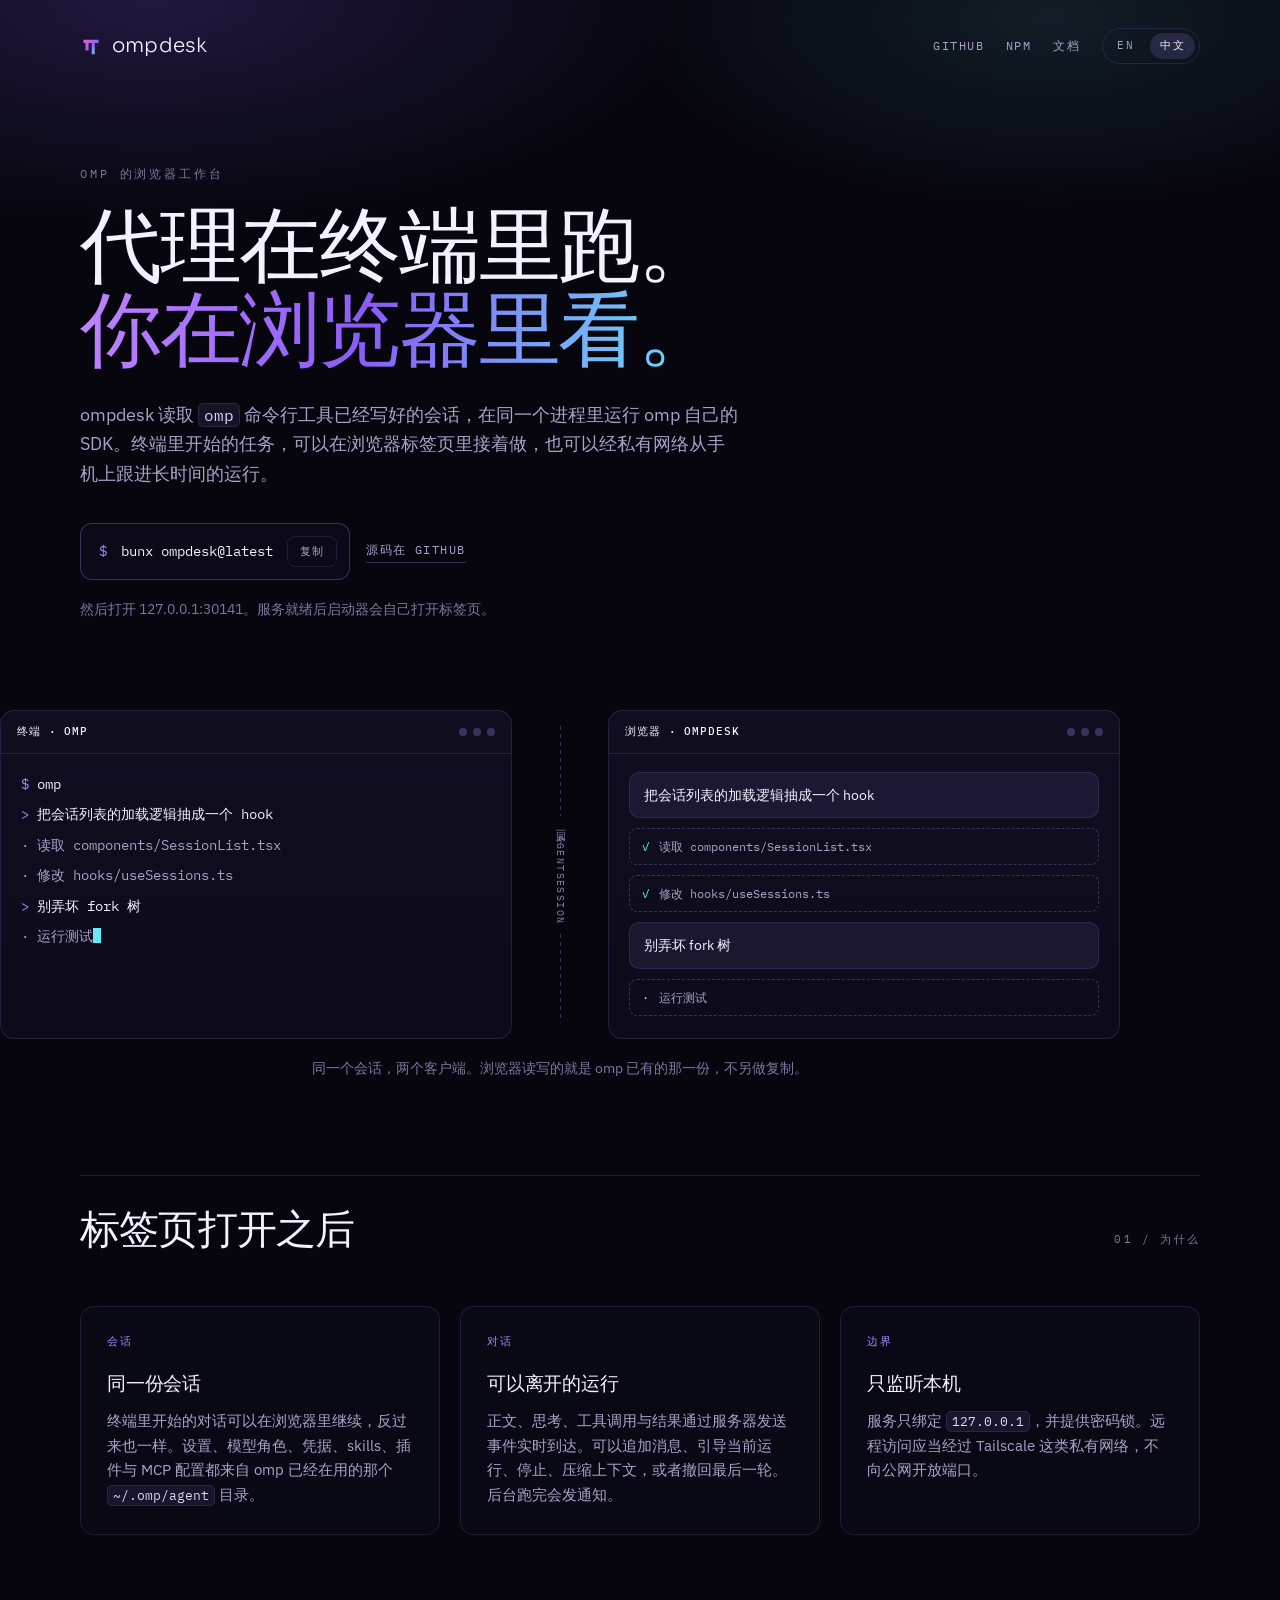
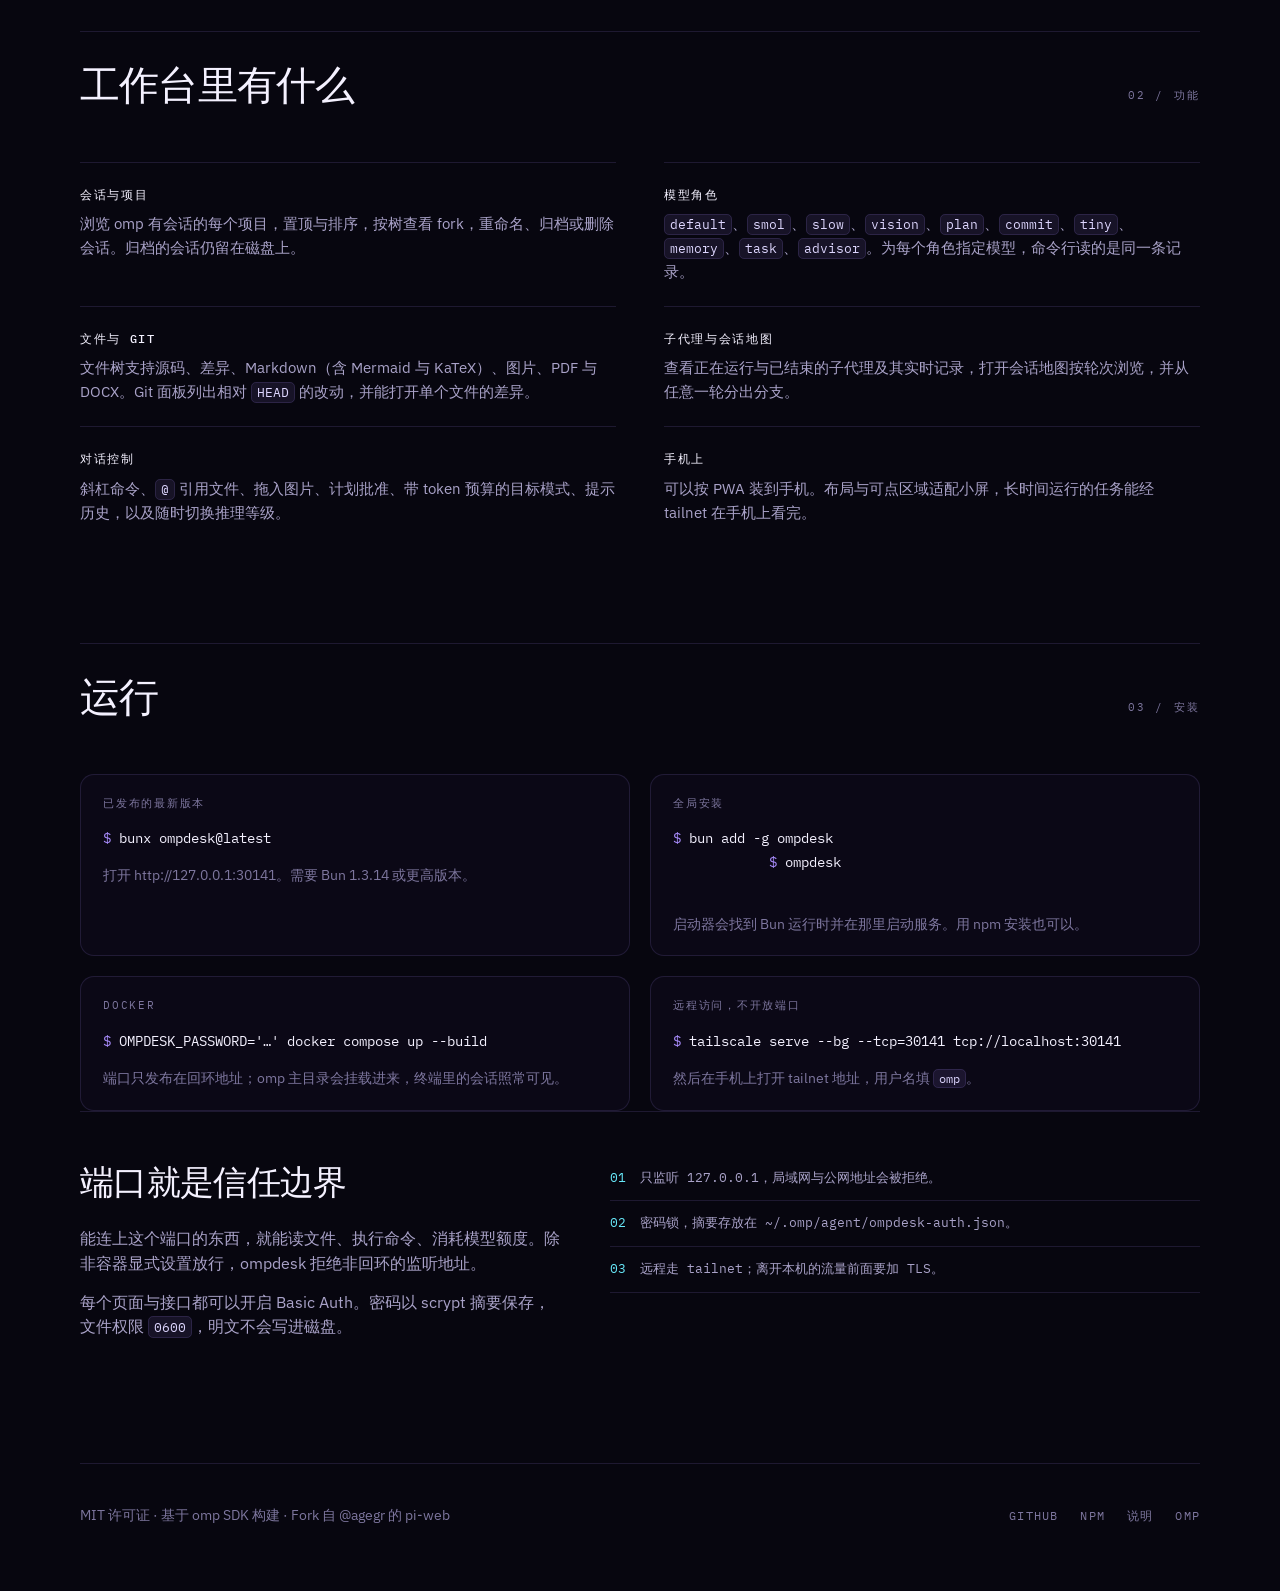
==== zh/index.html @ 390f5b02 "feat(site): 新增 ompdesk 宣传站首页" ====
<!doctype html>
<html lang="zh-CN">

<head>
  <meta charset="utf-8" />
  <meta name="viewport" content="width=device-width, initial-scale=1" />
  <title>ompdesk — omp 编码代理的浏览器工作台</title>
  <meta name="description"
    content="ompdesk 读取 omp 命令行工具已经写好的会话，并在同一个进程里运行 omp 自己的 SDK。终端里开始的任务，可以在浏览器里继续，也可以经私有网络从手机上跟进。" />
  <meta property="og:title" content="ompdesk — omp 的浏览器工作台" />
  <meta property="og:description" content="代理在终端里跑，你在浏览器里看。" />
  <meta property="og:image" content="../assets/hero.png" />
  <meta name="theme-color" content="#07060f" />
  <link rel="icon" href="../assets/omp-icon.svg" type="image/svg+xml" />
  <link rel="preconnect" href="https://fonts.googleapis.com" />
  <link rel="preconnect" href="https://fonts.gstatic.com" crossorigin />
  <link
    href="https://fonts.googleapis.com/css2?family=Sora:wght@300;400;500&family=IBM+Plex+Sans:wght@400;500&family=IBM+Plex+Mono:wght@400;500&display=swap"
    rel="stylesheet" />
  <link rel="stylesheet" href="../assets/style.css" />
</head>

<body>
  <header class="wrap top">
    <a class="brand" href="../">
      <img src="../assets/omp-icon.svg" alt="" width="22" height="22" />
      ompdesk
    </a>
    <nav class="nav" aria-label="主导航">
      <a href="https://github.com/ZouZhao321/ompdesk">GitHub</a>
      <a href="https://www.npmjs.com/package/ompdesk" class="hide-sm">npm</a>
      <a href="https://github.com/ZouZhao321/ompdesk/blob/main/README.zh-CN.md" class="hide-sm">文档</a>
      <span class="lang">
        <a href="../">EN</a>
        <a class="on" href="./" aria-current="page">中文</a>
      </span>
    </nav>
  </header>

  <main>
    <section class="hero wrap">
      <p class="eyebrow">omp 的浏览器工作台</p>
      <h1>代理在终端里跑。<em>你在浏览器里看。</em></h1>
      <p class="lede">
        ompdesk 读取 <code>omp</code> 命令行工具已经写好的会话，在同一个进程里运行 omp 自己的 SDK。终端里开始的任务，可以在浏览器标签页里接着做，也可以经私有网络从手机上跟进长时间的运行。
      </p>
      <div class="actions">
        <div class="install">
          <span class="sigil">$</span>
          <span>bunx ompdesk@latest</span>
          <button class="copy" type="button" data-copy="bunx ompdesk@latest">复制</button>
        </div>
        <a class="ghost" href="https://github.com/ZouZhao321/ompdesk">源码在 GitHub</a>
      </div>
      <p class="note">然后打开 127.0.0.1:30141。服务就绪后启动器会自己打开标签页。</p>
    </section>

    <figure class="figure wrap">
      <div class="split">
        <div class="pane">
          <div class="pane-head">
            <strong>终端 · omp</strong>
            <span class="dots"><span></span><span></span><span></span></span>
          </div>
          <div class="pane-body">
            <div class="tline"><span class="p">$</span> <span class="c">omp</span></div>
            <div class="tline"><span class="p">&gt;</span> <span class="c">把会话列表的加载逻辑抽成一个 hook</span></div>
            <div class="tline">· 读取 components/SessionList.tsx</div>
            <div class="tline">· 修改 hooks/useSessions.ts</div>
            <div class="tline"><span class="p">&gt;</span> <span class="c">别弄坏 fork 树</span></div>
            <div class="tline">· 运行测试<span class="caret"></span></div>
          </div>
        </div>

        <div class="bridge" aria-hidden="true"><span>同一个 AgentSession</span></div>

        <div class="pane">
          <div class="pane-head">
            <strong>浏览器 · ompdesk</strong>
            <span class="dots"><span></span><span></span><span></span></span>
          </div>
          <div class="pane-body">
            <div class="chat">
              <div class="bubble">把会话列表的加载逻辑抽成一个 hook</div>
              <div class="toolrow"><span class="ok">✓</span> 读取 components/SessionList.tsx</div>
              <div class="toolrow"><span class="ok">✓</span> 修改 hooks/useSessions.ts</div>
              <div class="bubble">别弄坏 fork 树</div>
              <div class="toolrow"><span class="ok">·</span> 运行测试</div>
            </div>
          </div>
        </div>
      </div>
      <figcaption>同一个会话，两个客户端。浏览器读写的就是 omp 已有的那一份，不另做复制。</figcaption>
    </figure>

    <section class="wrap" id="why">
      <div class="section-head">
        <h2>标签页打开之后</h2>
        <span class="idx">01 / 为什么</span>
      </div>
      <div class="cards">
        <article class="card">
          <span class="k">会话</span>
          <h3>同一份会话</h3>
          <p>
            终端里开始的对话可以在浏览器里继续，反过来也一样。设置、模型角色、凭据、skills、插件与 MCP 配置都来自 omp 已经在用的那个 <code>~/.omp/agent</code> 目录。
          </p>
        </article>
        <article class="card">
          <span class="k">对话</span>
          <h3>可以离开的运行</h3>
          <p>
            正文、思考、工具调用与结果通过服务器发送事件实时到达。可以追加消息、引导当前运行、停止、压缩上下文，或者撤回最后一轮。后台跑完会发通知。
          </p>
        </article>
        <article class="card">
          <span class="k">边界</span>
          <h3>只监听本机</h3>
          <p>
            服务只绑定 <code>127.0.0.1</code>，并提供密码锁。远程访问应当经过 Tailscale 这类私有网络，不向公网开放端口。
          </p>
        </article>
      </div>
    </section>

    <section class="wrap" id="features">
      <div class="section-head">
        <h2>工作台里有什么</h2>
        <span class="idx">02 / 功能</span>
      </div>
      <div class="features">
        <article class="feature">
          <h3>会话与项目</h3>
          <p>
            浏览 omp 有会话的每个项目，置顶与排序，按树查看 fork，重命名、归档或删除会话。归档的会话仍留在磁盘上。
          </p>
        </article>
        <article class="feature">
          <h3>模型角色</h3>
          <p>
            <code>default</code>、<code>smol</code>、<code>slow</code>、<code>vision</code>、<code>plan</code>、<code>commit</code>、<code>tiny</code>、<code>memory</code>、<code>task</code>、<code>advisor</code>。为每个角色指定模型，命令行读的是同一条记录。
          </p>
        </article>
        <article class="feature">
          <h3>文件与 Git</h3>
          <p>
            文件树支持源码、差异、Markdown（含 Mermaid 与 KaTeX）、图片、PDF 与 DOCX。Git 面板列出相对 <code>HEAD</code> 的改动，并能打开单个文件的差异。
          </p>
        </article>
        <article class="feature">
          <h3>子代理与会话地图</h3>
          <p>
            查看正在运行与已结束的子代理及其实时记录，打开会话地图按轮次浏览，并从任意一轮分出分支。
          </p>
        </article>
        <article class="feature">
          <h3>对话控制</h3>
          <p>
            斜杠命令、<code>@</code> 引用文件、拖入图片、计划批准、带 token 预算的目标模式、提示历史，以及随时切换推理等级。
          </p>
        </article>
        <article class="feature">
          <h3>手机上</h3>
          <p>
            可以按 PWA 装到手机。布局与可点区域适配小屏，长时间运行的任务能经 tailnet 在手机上看完。
          </p>
        </article>
      </div>
    </section>

    <section class="wrap" id="install">
      <div class="section-head">
        <h2>运行</h2>
        <span class="idx">03 / 安装</span>
      </div>
      <div class="install-block">
        <div class="cmd">
          <h3>已发布的最新版本</h3>
          <pre><span class="p">$</span> bunx ompdesk@latest</pre>
          <p>打开 http://127.0.0.1:30141。需要 Bun 1.3.14 或更高版本。</p>
        </div>
        <div class="cmd">
          <h3>全局安装</h3>
          <pre><span class="p">$</span> bun add -g ompdesk
            <span class="p">$</span> ompdesk
          </pre>
          <p>启动器会找到 Bun 运行时并在那里启动服务。用 npm 安装也可以。</p>
        </div>
        <div class="cmd">
          <h3>Docker</h3>
          <pre><span class="p">$</span> OMPDESK_PASSWORD='…' docker compose up --build</pre>
          <p>端口只发布在回环地址；omp 主目录会挂载进来，终端里的会话照常可见。</p>
        </div>
        <div class="cmd">
          <h3>远程访问，不开放端口</h3>
          <pre><span class="p">$</span> tailscale serve --bg --tcp=30141 tcp://localhost:30141</pre>
          <p>然后在手机上打开 tailnet 地址，用户名填 <code>omp</code>。</p>
        </div>
      </div>
    </section>

    <section class="wrap safety" id="safety">
      <div>
        <h2>端口就是信任边界</h2>
        <p>
          能连上这个端口的东西，就能读文件、执行命令、消耗模型额度。除非容器显式设置放行，ompdesk 拒绝非回环的监听地址。
        </p>
        <p>
          每个页面与接口都可以开启 Basic Auth。密码以 scrypt 摘要保存，文件权限 <code>0600</code>，明文不会写进磁盘。
        </p>
      </div>
      <ul>
        <li><span>01</span> 只监听 127.0.0.1，局域网与公网地址会被拒绝。</li>
        <li><span>02</span> 密码锁，摘要存放在 ~/.omp/agent/ompdesk-auth.json。</li>
        <li><span>03</span> 远程走 tailnet；离开本机的流量前面要加 TLS。</li>
      </ul>
    </section>
  </main>

  <footer class="wrap">
    <span>MIT 许可证 · 基于 omp SDK 构建 · Fork 自 @agegr 的 pi-web</span>
    <nav aria-label="页脚">
      <a href="https://github.com/ZouZhao321/ompdesk">GitHub</a>
      <a href="https://www.npmjs.com/package/ompdesk">npm</a>
      <a href="https://github.com/ZouZhao321/ompdesk/blob/main/README.zh-CN.md">说明</a>
      <a href="https://github.com/can1357/oh-my-pi">omp</a>
    </nav>
  </footer>

  <script src="../assets/app.js" defer></script>
</body>

</html>
---- assets/style.css ----
/* ompdesk landing — tokens derive from the product mark: indigo ink, violet→cyan gradient. */

:root {
  --ink: #07060f;
  --panel: #0d0b1a;
  --panel-2: #100d20;
  --line: rgba(167, 139, 250, 0.14);
  --line-strong: rgba(167, 139, 250, 0.3);
  --paper: #f4f1ff;
  --muted: #a9a2c8;
  --muted-2: #7d769e;
  --violet: #a78bfa;
  --cyan: #67e8f9;
  --gradient: linear-gradient(100deg, #c084fc, #8b5cf6 45%, #67e8f9);
  --radius: 14px;
  --display: "Sora", ui-sans-serif, system-ui, sans-serif;
  --body: "IBM Plex Sans", ui-sans-serif, system-ui, sans-serif;
  --mono: "IBM Plex Mono", ui-monospace, "SFMono-Regular", Menlo, monospace;
}

*,
*::before,
*::after {
  box-sizing: border-box;
}

html {
  scroll-behavior: smooth;
}

body {
  margin: 0;
  background:
    radial-gradient(58% 34% at 12% 0%, rgba(139, 92, 246, 0.2), transparent 72%),
    radial-gradient(44% 28% at 82% 2%, rgba(103, 232, 249, 0.1), transparent 74%),
    var(--ink);
  background-attachment: fixed;
  color: var(--paper);
  font-family: var(--body);
  font-size: 17px;
  line-height: 1.6;
  -webkit-font-smoothing: antialiased;
}

a {
  color: inherit;
  text-decoration: none;
}

a:hover {
  color: var(--cyan);
}

:focus-visible {
  outline: 2px solid var(--cyan);
  outline-offset: 3px;
  border-radius: 4px;
}

.wrap {
  width: min(1120px, calc(100% - 48px));
  margin-inline: auto;
}

/* ---------- top bar ---------- */

.top {
  display: flex;
  align-items: center;
  justify-content: space-between;
  gap: 24px;
  padding: 28px 0;
}

.brand {
  display: flex;
  align-items: center;
  gap: 10px;
  font-family: var(--display);
  font-size: 20px;
  font-weight: 300;
  letter-spacing: 0.01em;
}

.brand img {
  width: 22px;
  height: 22px;
}

.nav {
  display: flex;
  align-items: center;
  gap: 22px;
  font-family: var(--mono);
  font-size: 12px;
  letter-spacing: 0.12em;
  text-transform: uppercase;
  color: var(--muted);
}

.nav a:hover {
  color: var(--paper);
}

.lang {
  display: inline-flex;
  gap: 6px;
  padding: 4px;
  border: 1px solid var(--line);
  border-radius: 999px;
}

.lang a {
  padding: 4px 10px;
  border-radius: 999px;
  font-size: 11px;
}

.lang .on {
  background: rgba(167, 139, 250, 0.16);
  color: var(--paper);
}

/* ---------- hero ---------- */

.hero {
  position: relative;
  padding: 72px 0 12px;
}

.eyebrow {
  font-family: var(--mono);
  font-size: 12px;
  letter-spacing: 0.24em;
  text-transform: uppercase;
  color: var(--muted-2);
  margin: 0 0 22px;
}

.hero h1 {
  font-family: var(--display);
  font-weight: 300;
  font-size: clamp(42px, 6.4vw, 82px);
  line-height: 1.03;
  letter-spacing: -0.028em;
  margin: 0;
  max-width: 18ch;
  text-wrap: balance;
}

.hero h1 em {
  font-style: normal;
  background: var(--gradient);
  -webkit-background-clip: text;
  background-clip: text;
  color: transparent;
}

.hero p.lede {
  max-width: 60ch;
  margin: 26px 0 0;
  color: var(--muted);
  font-size: 18px;
  line-height: 1.65;
}

.hero .actions {
  display: flex;
  flex-wrap: wrap;
  align-items: center;
  gap: 16px;
  margin-top: 34px;
}

.install {
  display: flex;
  align-items: center;
  flex-wrap: wrap;
  gap: 10px 14px;
  max-width: 100%;
  padding: 12px 12px 12px 18px;
  border: 1px solid var(--line-strong);
  border-radius: 12px;
  background: rgba(13, 11, 26, 0.8);
  font-family: var(--mono);
  font-size: 14px;
  color: var(--paper);
}

@media (max-width: 480px) {
  .install {
    padding: 10px 12px;
    font-size: 12.5px;
  }
}

.install .sigil {
  color: var(--violet);
}

.copy {
  border: 1px solid var(--line);
  background: transparent;
  color: var(--muted);
  font-family: var(--mono);
  font-size: 11px;
  letter-spacing: 0.1em;
  text-transform: uppercase;
  padding: 7px 12px;
  border-radius: 8px;
  cursor: pointer;
  transition: color 0.15s ease, border-color 0.15s ease;
}

.copy:hover {
  color: var(--paper);
  border-color: var(--line-strong);
}

.copy[data-copied="true"] {
  color: var(--cyan);
  border-color: rgba(103, 232, 249, 0.4);
}

.ghost {
  font-family: var(--mono);
  font-size: 12px;
  letter-spacing: 0.12em;
  text-transform: uppercase;
  color: var(--muted);
  border-bottom: 1px solid var(--line-strong);
  padding-bottom: 3px;
}

.note {
  margin: 18px 0 0;
  font-size: 14px;
  color: var(--muted-2);
}

p code,
li code,
figcaption code {
  font-family: var(--mono);
  font-size: 0.87em;
  color: #ded7ff;
  background: rgba(167, 139, 250, 0.1);
  border: 1px solid var(--line);
  padding: 1px 5px;
  border-radius: 5px;
  white-space: nowrap;
}

/* ---------- split figure ---------- */

.figure {
  margin: 78px 0 0;
  padding: 0;
}

.split {
  display: grid;
  grid-template-columns: 1fr 96px 1fr;
  align-items: stretch;
  gap: 0;
}

.pane {
  border: 1px solid var(--line);
  border-radius: var(--radius);
  background: linear-gradient(180deg, var(--panel-2), var(--panel));
  overflow: hidden;
  min-height: 320px;
}

.pane-head {
  display: flex;
  align-items: center;
  justify-content: space-between;
  padding: 12px 16px;
  border-bottom: 1px solid var(--line);
  font-family: var(--mono);
  font-size: 11px;
  letter-spacing: 0.14em;
  text-transform: uppercase;
  color: var(--muted-2);
}

.pane-head strong {
  color: var(--paper);
  font-weight: 500;
  letter-spacing: 0.08em;
}

.dots {
  display: flex;
  gap: 6px;
}

.dots span {
  width: 8px;
  height: 8px;
  border-radius: 50%;
  background: var(--line-strong);
}

.pane-body {
  padding: 18px 20px 22px;
  font-size: 14px;
  line-height: 1.75;
}

.tline {
  font-family: var(--mono);
  color: var(--muted);
  white-space: pre-wrap;
  word-break: break-word;
}

.tline .p {
  color: var(--violet);
}

.tline .c {
  color: var(--paper);
}

.tline .ok {
  color: var(--cyan);
}

.tline+.tline {
  margin-top: 6px;
}

.chat {
  display: flex;
  flex-direction: column;
  gap: 10px;
}

.bubble {
  padding: 10px 14px;
  border-radius: 10px;
  background: rgba(167, 139, 250, 0.09);
  border: 1px solid var(--line);
  color: var(--paper);
  font-size: 14px;
}

.bubble.agent {
  background: transparent;
  border-color: transparent;
  padding: 4px 2px;
  color: var(--muted);
}

.toolrow {
  display: flex;
  align-items: center;
  gap: 10px;
  font-family: var(--mono);
  font-size: 12px;
  color: var(--muted);
  padding: 7px 12px;
  border: 1px dashed var(--line-strong);
  border-radius: 8px;
}

.toolrow .ok {
  color: var(--cyan);
}

.caret {
  display: inline-block;
  width: 8px;
  height: 15px;
  background: var(--cyan);
  vertical-align: -2px;
  animation: blink 1.1s steps(2, start) infinite;
}

@keyframes blink {
  to {
    visibility: hidden;
  }
}

.bridge {
  position: relative;
  display: flex;
  flex-direction: column;
  align-items: center;
  justify-content: center;
  gap: 10px;
  color: var(--muted-2);
  font-family: var(--mono);
  font-size: 10px;
  letter-spacing: 0.14em;
  text-transform: uppercase;
  writing-mode: vertical-rl;
  text-orientation: mixed;
}

.bridge::before {
  content: "";
  position: absolute;
  top: 16px;
  bottom: 16px;
  width: 1px;
  background-image: linear-gradient(var(--line-strong) 50%, transparent 50%);
  background-size: 1px 8px;
  background-repeat: repeat-y;
}

.bridge span {
  position: relative;
  background: var(--ink);
  padding: 8px 0;
}

.figure figcaption {
  margin-top: 18px;
  text-align: center;
  font-size: 14px;
  color: var(--muted-2);
}

/* ---------- sections ---------- */

section {
  padding: 96px 0 0;
}

.section-head {
  display: flex;
  align-items: baseline;
  justify-content: space-between;
  gap: 24px;
  border-top: 1px solid var(--line);
  padding-top: 22px;
  margin-bottom: 44px;
}

.section-head h2 {
  font-family: var(--display);
  font-weight: 300;
  font-size: clamp(28px, 3.4vw, 40px);
  letter-spacing: -0.02em;
  margin: 0;
}

.section-head .idx {
  font-family: var(--mono);
  font-size: 11px;
  letter-spacing: 0.2em;
  color: var(--muted-2);
}

.cards {
  display: grid;
  grid-template-columns: repeat(3, 1fr);
  gap: 20px;
}

.card {
  border: 1px solid var(--line);
  border-radius: var(--radius);
  padding: 26px;
  background: rgba(13, 11, 26, 0.6);
}

.card h3 {
  font-family: var(--display);
  font-weight: 400;
  font-size: 19px;
  margin: 0 0 10px;
  letter-spacing: -0.01em;
}

.card p {
  margin: 0;
  color: var(--muted);
  font-size: 15px;
  line-height: 1.65;
}

.card .k {
  font-family: var(--mono);
  font-size: 11px;
  letter-spacing: 0.16em;
  text-transform: uppercase;
  color: var(--violet);
  display: block;
  margin-bottom: 18px;
}

.features {
  display: grid;
  grid-template-columns: repeat(2, 1fr);
  gap: 0 48px;
}

.feature {
  padding: 22px 0;
  border-top: 1px solid var(--line);
}

.feature h3 {
  font-family: var(--mono);
  font-size: 12px;
  letter-spacing: 0.14em;
  text-transform: uppercase;
  color: var(--paper);
  margin: 0 0 8px;
  font-weight: 500;
}

.feature p {
  margin: 0;
  color: var(--muted);
  font-size: 15px;
}

/* ---------- install ---------- */

.install-block {
  display: grid;
  grid-template-columns: 1fr 1fr;
  gap: 20px;
}

.cmd {
  border: 1px solid var(--line);
  border-radius: var(--radius);
  background: rgba(13, 11, 26, 0.7);
  padding: 20px 22px;
}

.cmd h3 {
  margin: 0 0 14px;
  font-family: var(--mono);
  font-size: 11px;
  letter-spacing: 0.16em;
  text-transform: uppercase;
  color: var(--muted-2);
  font-weight: 400;
}

.cmd pre {
  margin: 0;
  font-family: var(--mono);
  font-size: 13.5px;
  line-height: 1.8;
  color: var(--paper);
  white-space: pre-wrap;
  word-break: break-word;
}

.cmd pre .p {
  color: var(--violet);
}

.cmd p {
  margin: 14px 0 0;
  font-size: 14px;
  color: var(--muted-2);
}

/* ---------- safety ---------- */

.safety {
  display: grid;
  grid-template-columns: 0.9fr 1.1fr;
  gap: 48px;
  align-items: start;
  border-top: 1px solid var(--line);
  padding-top: 44px;
}

.safety h2 {
  font-family: var(--display);
  font-weight: 300;
  font-size: clamp(26px, 3vw, 34px);
  margin: 0 0 16px;
  letter-spacing: -0.02em;
}

.safety p {
  color: var(--muted);
  margin: 0 0 14px;
  font-size: 15.5px;
}

.safety ul {
  margin: 0;
  padding: 0;
  list-style: none;
  font-family: var(--mono);
  font-size: 13px;
  color: var(--muted);
}

.safety li {
  padding: 12px 0;
  border-bottom: 1px solid var(--line);
  display: flex;
  gap: 14px;
}

.safety li span {
  color: var(--cyan);
}

/* ---------- footer ---------- */

footer {
  margin-top: 110px;
  border-top: 1px solid var(--line);
  padding: 40px 0 64px;
  display: flex;
  flex-wrap: wrap;
  gap: 18px 32px;
  align-items: center;
  justify-content: space-between;
  font-size: 14px;
  color: var(--muted-2);
}

footer nav {
  display: flex;
  flex-wrap: wrap;
  gap: 22px;
  font-family: var(--mono);
  font-size: 12px;
  letter-spacing: 0.1em;
  text-transform: uppercase;
}

/* ---------- responsive ---------- */

@media (max-width: 900px) {
  body {
    font-size: 16px;
  }

  .split {
    grid-template-columns: 1fr;
  }

  .bridge {
    writing-mode: horizontal-tb;
    padding: 14px 0;
    flex-direction: row;
  }

  .bridge::before {
    top: 50%;
    bottom: auto;
    left: 16px;
    right: 16px;
    width: auto;
    height: 1px;
    background-image: linear-gradient(90deg, var(--line-strong) 50%, transparent 50%);
    background-size: 8px 1px;
    background-repeat: repeat-x;
  }

  .cards,
  .features,
  .install-block,
  .safety {
    grid-template-columns: 1fr;
  }

  .hero {
    padding-top: 44px;
  }

  .nav {
    gap: 14px;
  }

  .nav .hide-sm {
    display: none;
  }
}

@media (prefers-reduced-motion: reduce) {
  html {
    scroll-behavior: auto;
  }

  .caret {
    animation: none;
  }

  * {
    animation-duration: 0.01ms !important;
    transition-duration: 0.01ms !important;
  }
}
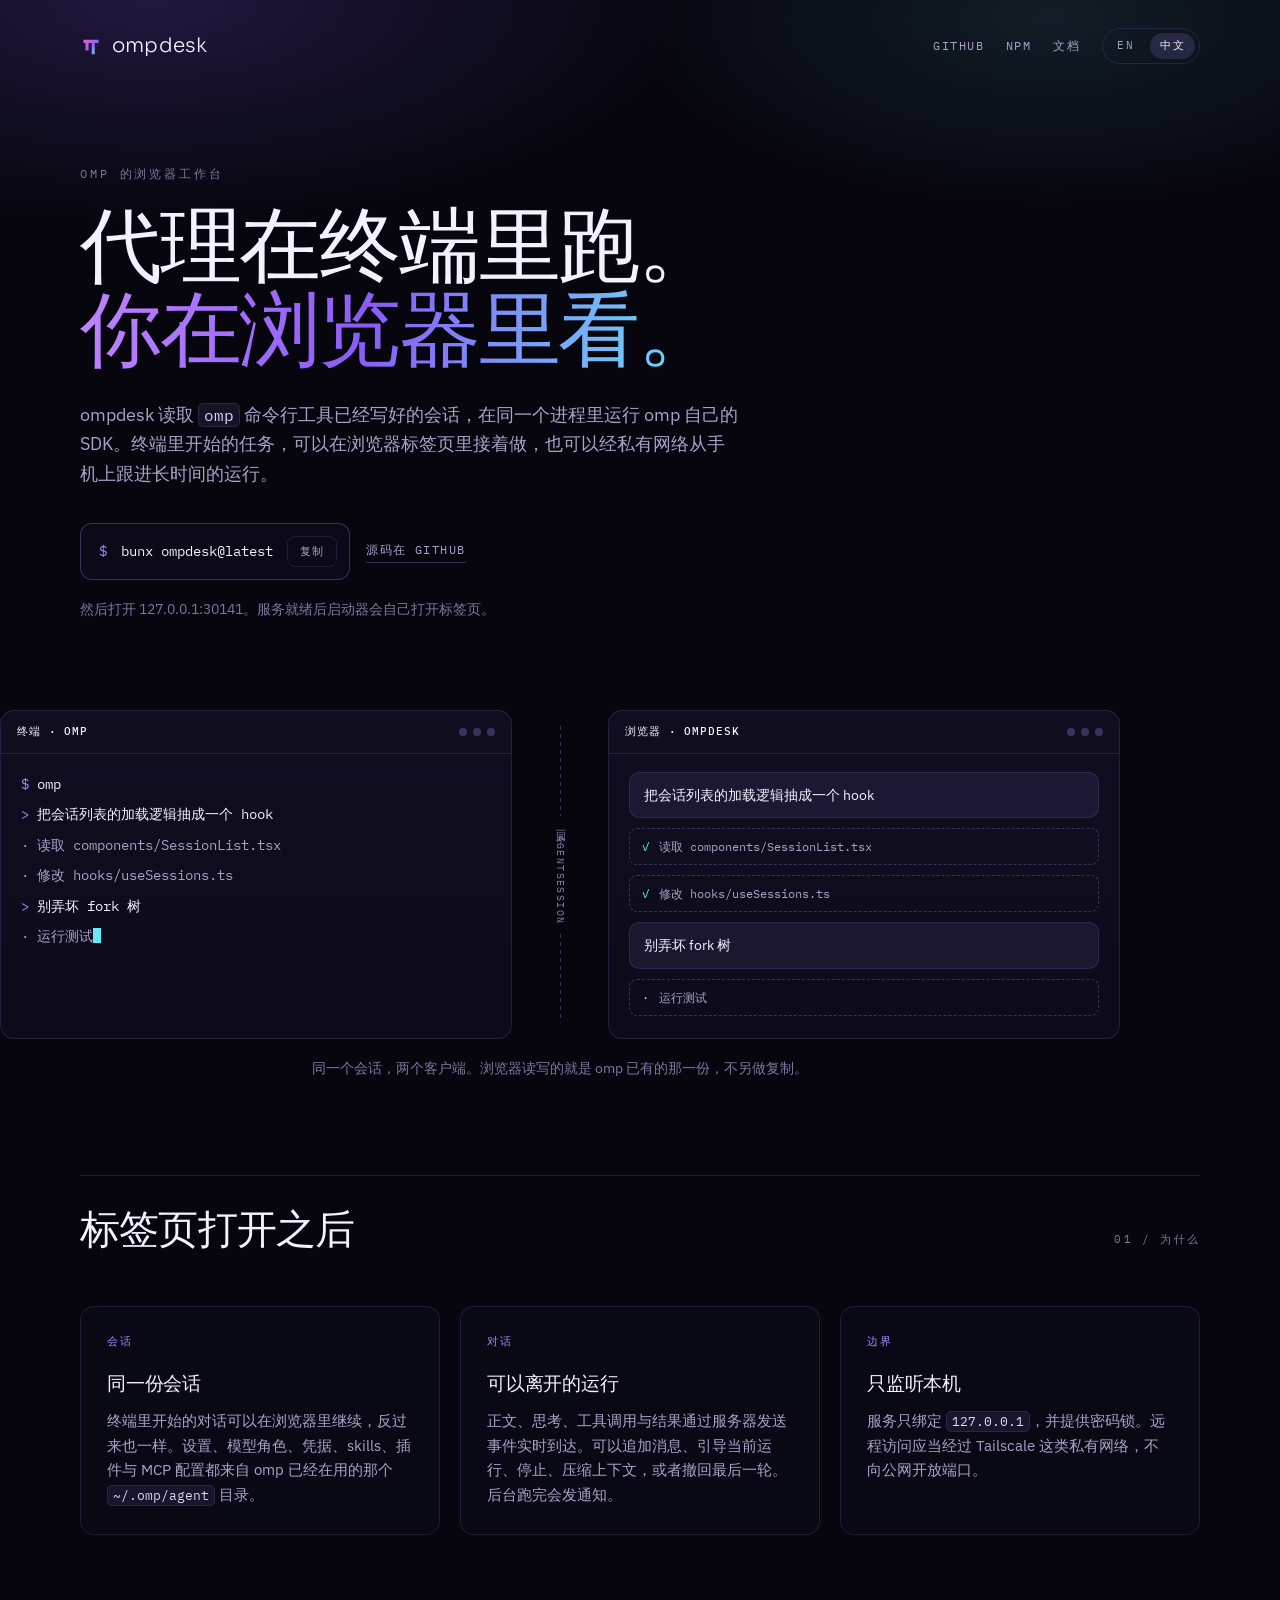
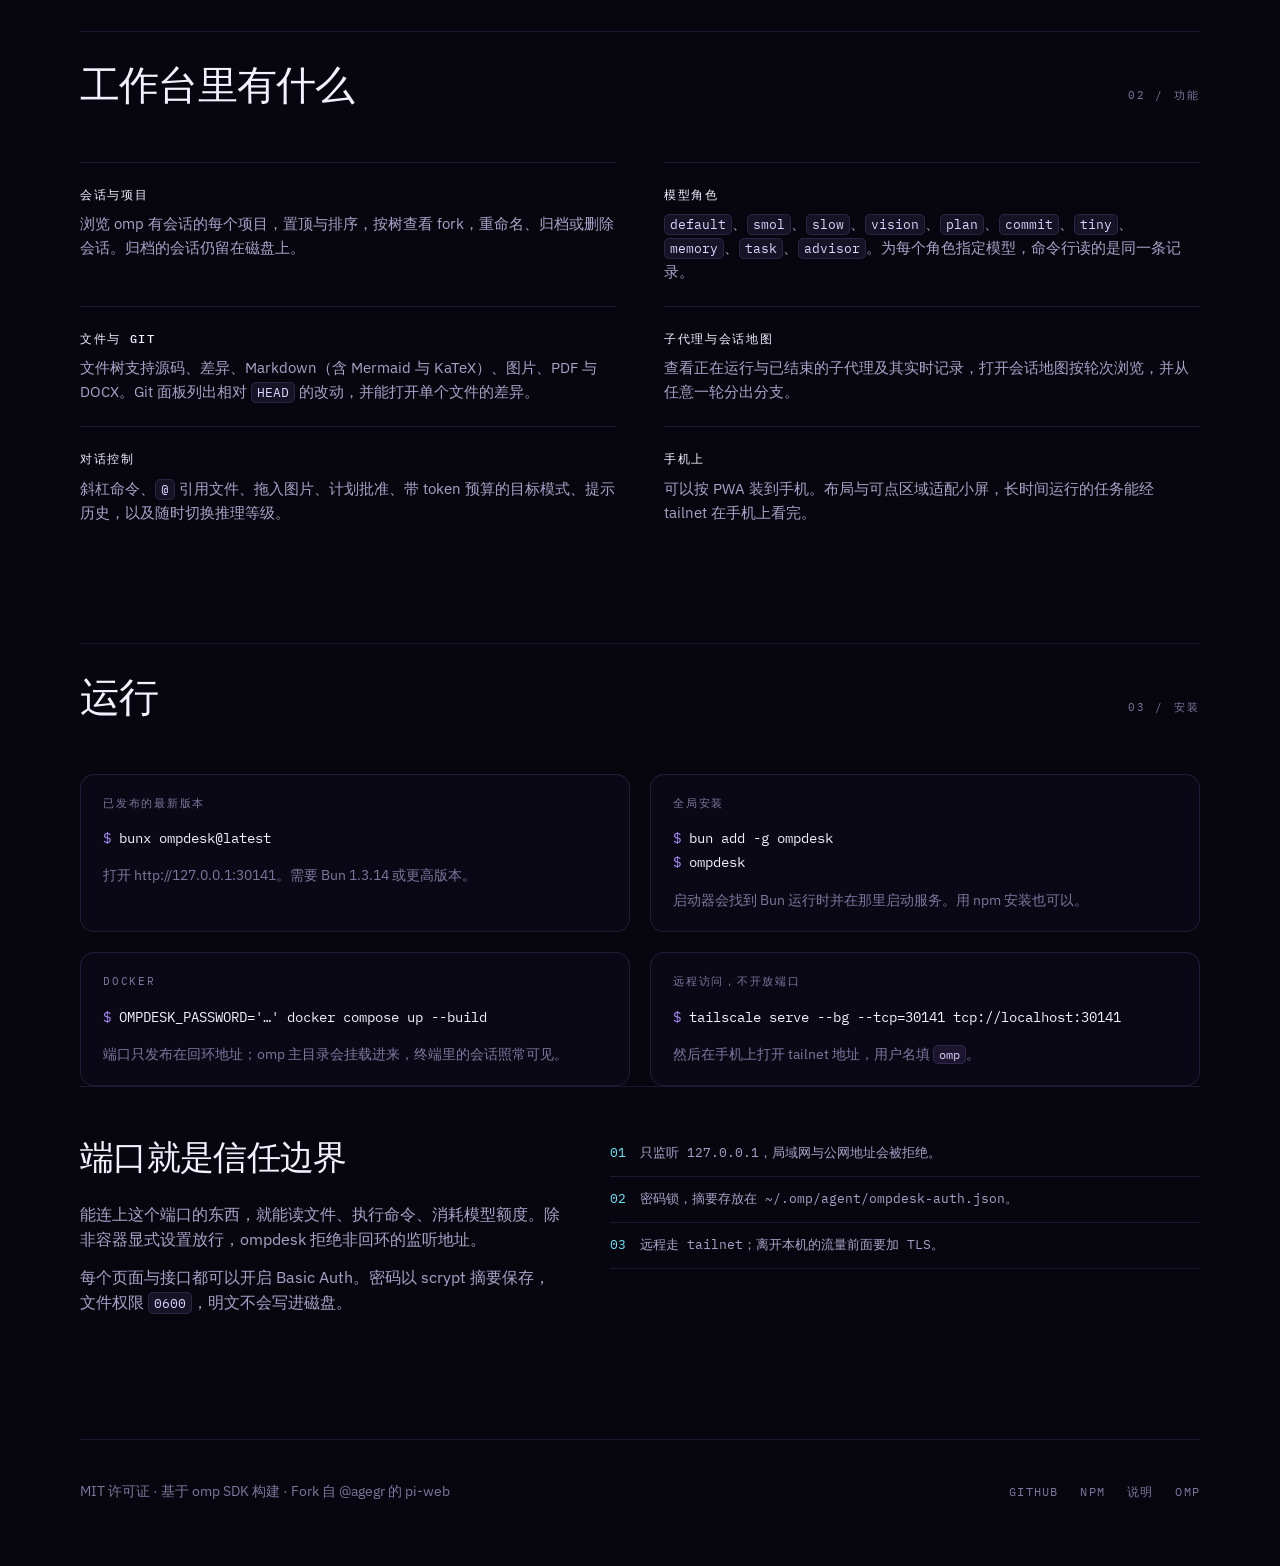
==== commit 8b0d6305: "fix(site): 修正全局安装命令第二行缩进" ====
--- a/zh/index.html
+++ b/zh/index.html
@@ -181,9 +181,7 @@
         </div>
         <div class="cmd">
           <h3>全局安装</h3>
-          <pre><span class="p">$</span> bun add -g ompdesk
-            <span class="p">$</span> ompdesk
-          </pre>
+          <pre><span class="p">$</span> bun add -g ompdesk<br /><span class="p">$</span> ompdesk</pre>
           <p>启动器会找到 Bun 运行时并在那里启动服务。用 npm 安装也可以。</p>
         </div>
         <div class="cmd">
